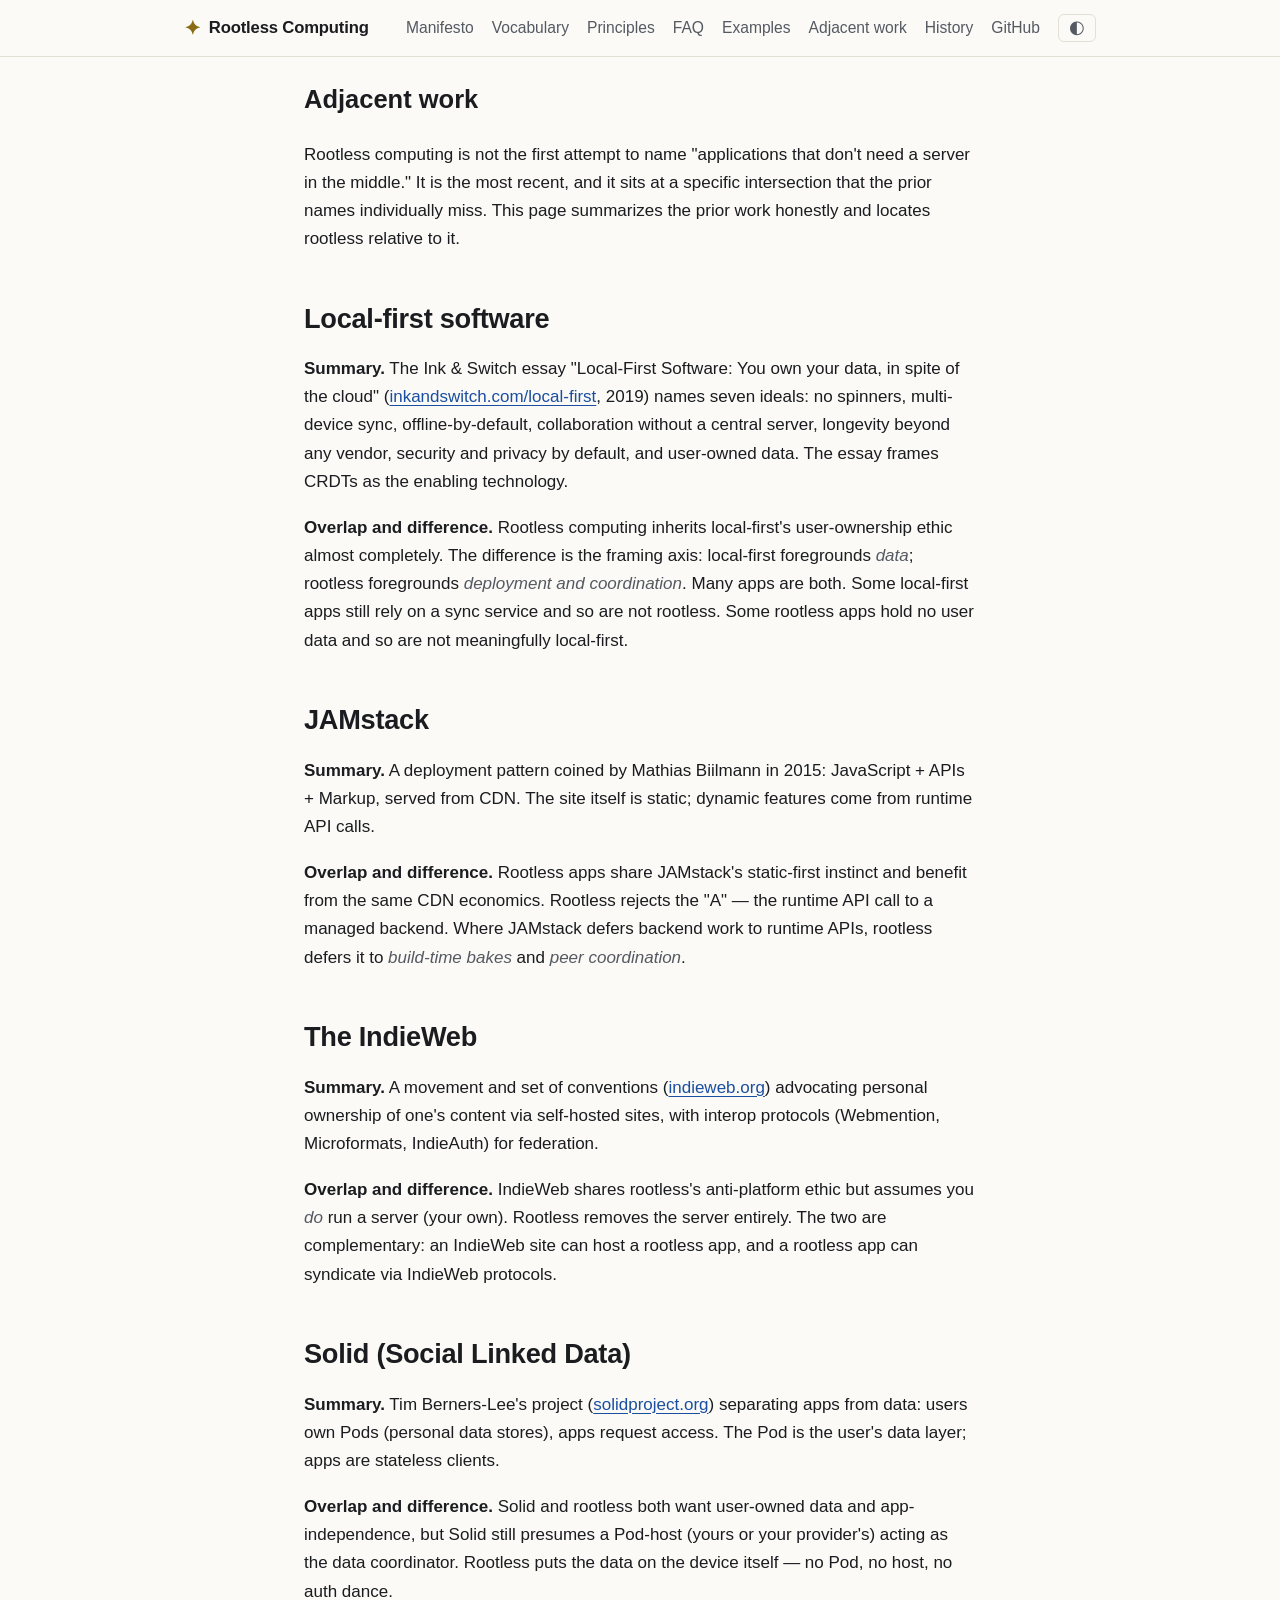
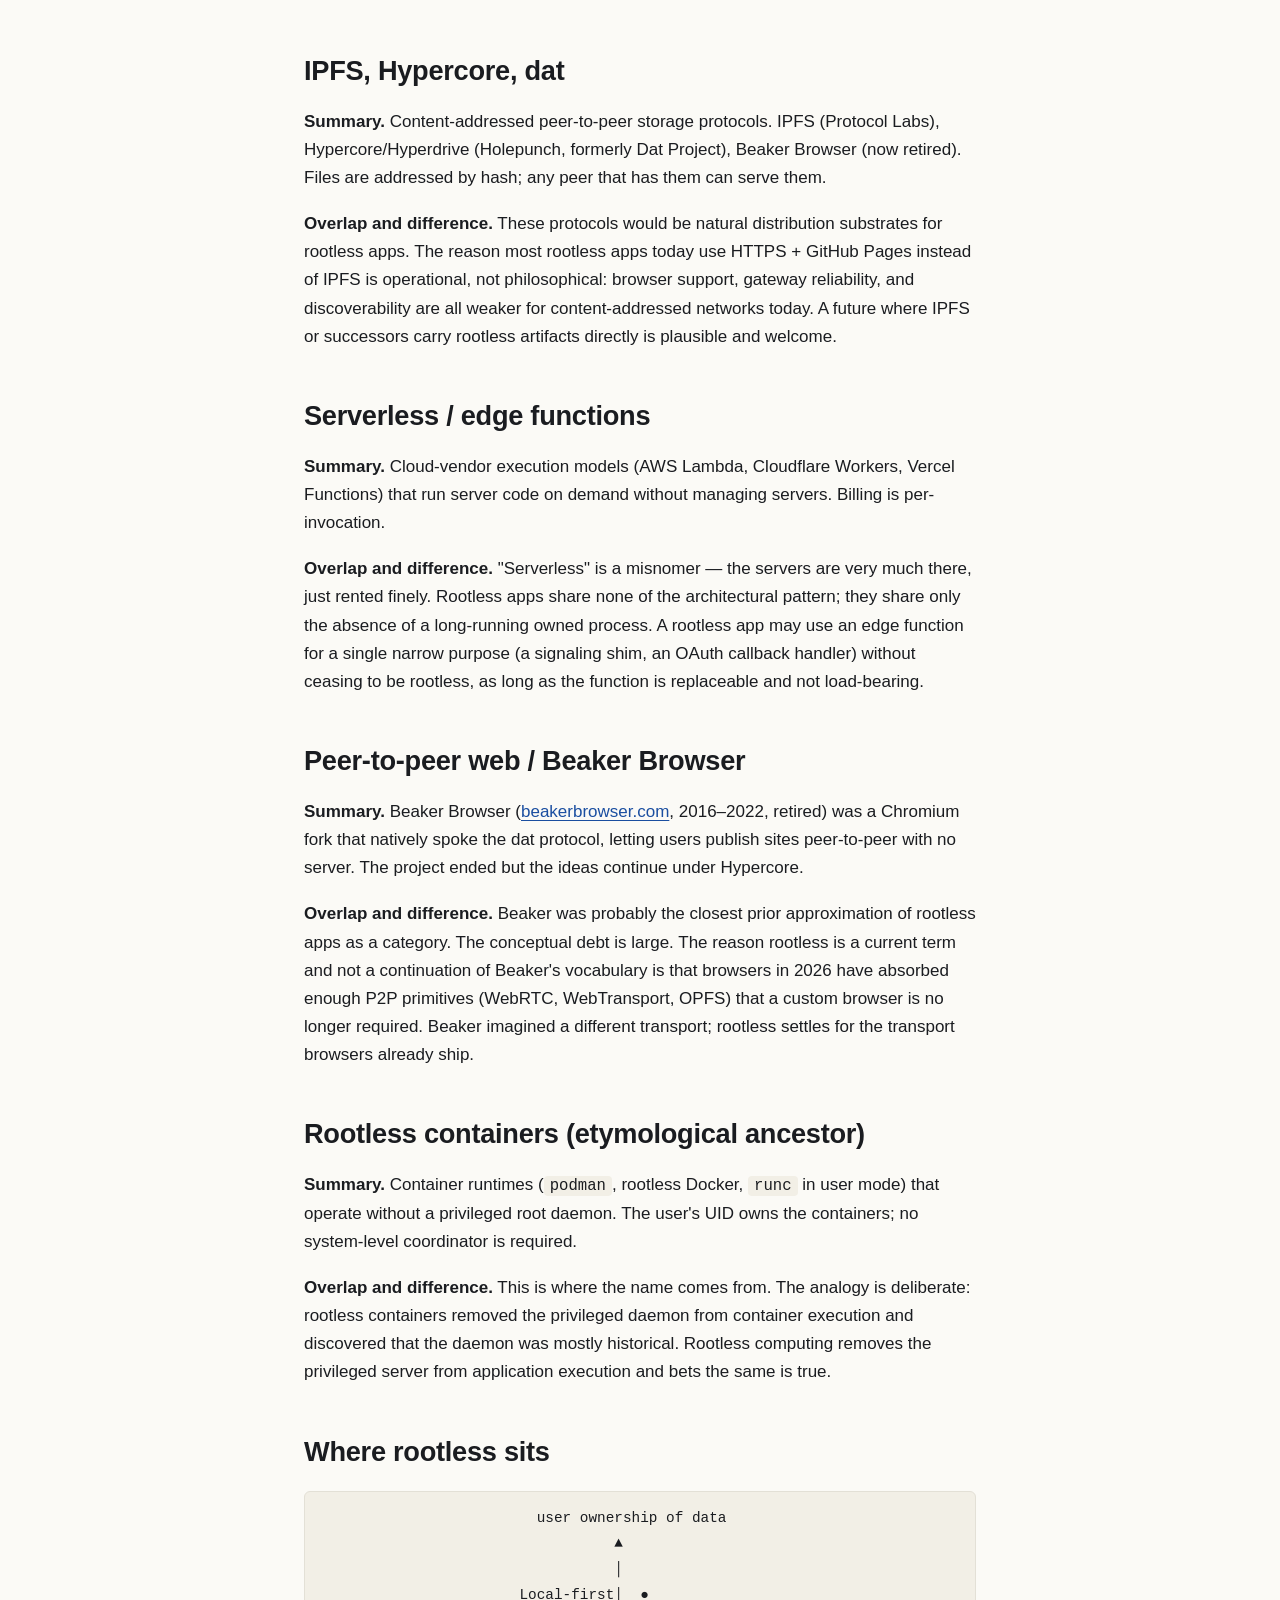
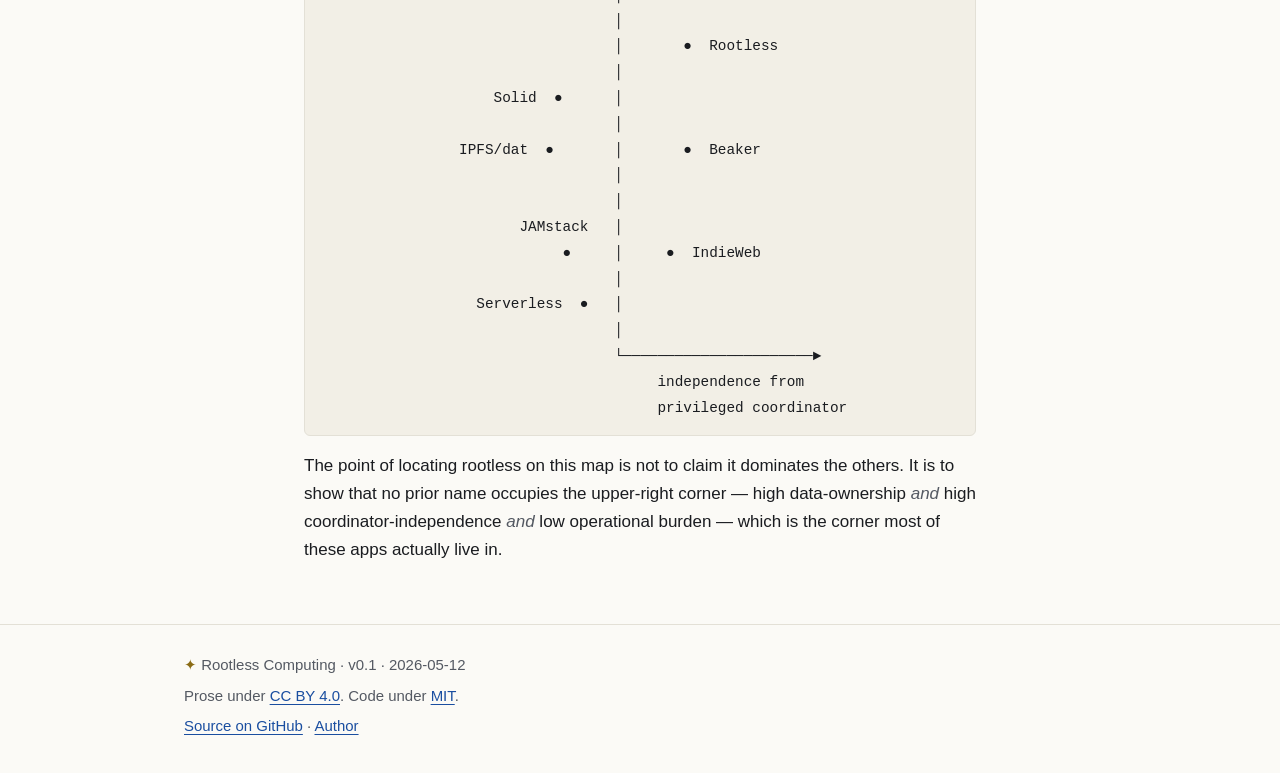
==== docs/adjacent-work.html @ ec7afdc9 "Initial commit: Rootless Computing Manifesto v0.1" ====
<!DOCTYPE html>
<html lang="en">
<head>
<meta charset="utf-8">
<meta name="viewport" content="width=device-width, initial-scale=1">
<title>Adjacent work — Rootless Computing</title>
<meta name="description" content="Honest comparison of Rootless Computing to local-first, JAMstack, IndieWeb, Solid, IPFS, serverless, rootless containers, and the peer-to-peer web.">
<link rel="icon" href="assets/favicon.svg" type="image/svg+xml">
<link rel="stylesheet" href="style.css">
</head>
<body>
<a class="skip" href="#main">Skip to content</a>
<header class="site-header"><div class="wrap">
  <a class="brand" href="./"><span class="mark" aria-hidden="true">✦</span><span class="brand-text">Rootless Computing</span></a>
  <nav class="site-nav" aria-label="Primary">
    <a href="./">Manifesto</a>
    <a href="vocabulary.html">Vocabulary</a>
    <a href="principles.html">Principles</a>
    <a href="faq.html">FAQ</a>
    <a href="examples.html">Examples</a>
    <a href="adjacent-work.html" aria-current="page">Adjacent work</a>
    <a href="history.html">History</a>
    <a href="https://github.com/baditaflorin/rootless-computing" rel="noopener">GitHub</a>
  </nav>
  <button id="theme-toggle" type="button" aria-label="Toggle light/dark mode">◐</button>
</div></header>

<main id="main" class="wrap"><article>

<h1>Adjacent work</h1>

<p>Rootless computing is not the first attempt to name "applications that don't need a server in the middle." It is the most recent, and it sits at a specific intersection that the prior names individually miss. This page summarizes the prior work honestly and locates rootless relative to it.</p>

<h2 id="local-first">Local-first software</h2>
<p><strong>Summary.</strong> The Ink &amp; Switch essay "Local-First Software: You own your data, in spite of the cloud" (<a href="https://www.inkandswitch.com/local-first/" rel="noopener">inkandswitch.com/local-first</a>, 2019) names seven ideals: no spinners, multi-device sync, offline-by-default, collaboration without a central server, longevity beyond any vendor, security and privacy by default, and user-owned data. The essay frames CRDTs as the enabling technology.</p>
<p><strong>Overlap and difference.</strong> Rootless computing inherits local-first's user-ownership ethic almost completely. The difference is the framing axis: local-first foregrounds <em>data</em>; rootless foregrounds <em>deployment and coordination</em>. Many apps are both. Some local-first apps still rely on a sync service and so are not rootless. Some rootless apps hold no user data and so are not meaningfully local-first.</p>

<h2 id="jamstack">JAMstack</h2>
<p><strong>Summary.</strong> A deployment pattern coined by Mathias Biilmann in 2015: JavaScript + APIs + Markup, served from CDN. The site itself is static; dynamic features come from runtime API calls.</p>
<p><strong>Overlap and difference.</strong> Rootless apps share JAMstack's static-first instinct and benefit from the same CDN economics. Rootless rejects the "A" — the runtime API call to a managed backend. Where JAMstack defers backend work to runtime APIs, rootless defers it to <em>build-time bakes</em> and <em>peer coordination</em>.</p>

<h2 id="indieweb">The IndieWeb</h2>
<p><strong>Summary.</strong> A movement and set of conventions (<a href="https://indieweb.org" rel="noopener">indieweb.org</a>) advocating personal ownership of one's content via self-hosted sites, with interop protocols (Webmention, Microformats, IndieAuth) for federation.</p>
<p><strong>Overlap and difference.</strong> IndieWeb shares rootless's anti-platform ethic but assumes you <em>do</em> run a server (your own). Rootless removes the server entirely. The two are complementary: an IndieWeb site can host a rootless app, and a rootless app can syndicate via IndieWeb protocols.</p>

<h2 id="solid">Solid (Social Linked Data)</h2>
<p><strong>Summary.</strong> Tim Berners-Lee's project (<a href="https://solidproject.org" rel="noopener">solidproject.org</a>) separating apps from data: users own Pods (personal data stores), apps request access. The Pod is the user's data layer; apps are stateless clients.</p>
<p><strong>Overlap and difference.</strong> Solid and rootless both want user-owned data and app-independence, but Solid still presumes a Pod-host (yours or your provider's) acting as the data coordinator. Rootless puts the data on the device itself — no Pod, no host, no auth dance.</p>

<h2 id="ipfs">IPFS, Hypercore, dat</h2>
<p><strong>Summary.</strong> Content-addressed peer-to-peer storage protocols. IPFS (Protocol Labs), Hypercore/Hyperdrive (Holepunch, formerly Dat Project), Beaker Browser (now retired). Files are addressed by hash; any peer that has them can serve them.</p>
<p><strong>Overlap and difference.</strong> These protocols would be natural distribution substrates for rootless apps. The reason most rootless apps today use HTTPS + GitHub Pages instead of IPFS is operational, not philosophical: browser support, gateway reliability, and discoverability are all weaker for content-addressed networks today. A future where IPFS or successors carry rootless artifacts directly is plausible and welcome.</p>

<h2 id="serverless">Serverless / edge functions</h2>
<p><strong>Summary.</strong> Cloud-vendor execution models (AWS Lambda, Cloudflare Workers, Vercel Functions) that run server code on demand without managing servers. Billing is per-invocation.</p>
<p><strong>Overlap and difference.</strong> "Serverless" is a misnomer — the servers are very much there, just rented finely. Rootless apps share none of the architectural pattern; they share only the absence of a long-running owned process. A rootless app may use an edge function for a single narrow purpose (a signaling shim, an OAuth callback handler) without ceasing to be rootless, as long as the function is replaceable and not load-bearing.</p>

<h2 id="p2p-web">Peer-to-peer web / Beaker Browser</h2>
<p><strong>Summary.</strong> Beaker Browser (<a href="https://beakerbrowser.com" rel="noopener">beakerbrowser.com</a>, 2016–2022, retired) was a Chromium fork that natively spoke the dat protocol, letting users publish sites peer-to-peer with no server. The project ended but the ideas continue under Hypercore.</p>
<p><strong>Overlap and difference.</strong> Beaker was probably the closest prior approximation of rootless apps as a category. The conceptual debt is large. The reason rootless is a current term and not a continuation of Beaker's vocabulary is that browsers in 2026 have absorbed enough P2P primitives (WebRTC, WebTransport, OPFS) that a custom browser is no longer required. Beaker imagined a different transport; rootless settles for the transport browsers already ship.</p>

<h2 id="rootless-containers">Rootless containers (etymological ancestor)</h2>
<p><strong>Summary.</strong> Container runtimes (<code>podman</code>, rootless Docker, <code>runc</code> in user mode) that operate without a privileged root daemon. The user's UID owns the containers; no system-level coordinator is required.</p>
<p><strong>Overlap and difference.</strong> This is where the name comes from. The analogy is deliberate: rootless containers removed the privileged daemon from container execution and discovered that the daemon was mostly historical. Rootless computing removes the privileged server from application execution and bets the same is true.</p>

<h2 id="where-it-sits">Where rootless sits</h2>
<pre><code>                         user ownership of data
                                  ▲
                                  │
                       Local-first│  ●
                                  │
                                  │       ●  Rootless
                                  │
                    Solid  ●      │
                                  │
                IPFS/dat  ●       │       ●  Beaker
                                  │
                                  │
                       JAMstack   │
                            ●     │     ●  IndieWeb
                                  │
                  Serverless  ●   │
                                  │
                                  └──────────────────────►
                                       independence from
                                       privileged coordinator</code></pre>

<p>The point of locating rootless on this map is not to claim it dominates the others. It is to show that no prior name occupies the upper-right corner — high data-ownership <em>and</em> high coordinator-independence <em>and</em> low operational burden — which is the corner most of these apps actually live in.</p>

</article></main>

<footer class="site-footer"><div class="wrap">
  <p><span class="mark" aria-hidden="true">✦</span> Rootless Computing &middot; v0.1 &middot; 2026-05-12</p>
  <p>Prose under <a href="https://creativecommons.org/licenses/by/4.0/" rel="license noopener">CC BY 4.0</a>. Code under <a href="https://opensource.org/license/mit/" rel="license noopener">MIT</a>.</p>
  <p><a href="https://github.com/baditaflorin/rootless-computing" rel="noopener">Source on GitHub</a> &middot; <a href="https://badita.org" rel="author noopener">Author</a></p>
</div></footer>

<script>
(function(){var k='rc-theme',r=document.documentElement,s=null;try{s=localStorage.getItem(k)}catch(e){}if(s==='light'||s==='dark')r.setAttribute('data-theme',s);var b=document.getElementById('theme-toggle');if(b)b.addEventListener('click',function(){var c=r.getAttribute('data-theme');if(!c){var p=window.matchMedia&&window.matchMedia('(prefers-color-scheme: light)').matches;c=p?'light':'dark'}var n=c==='dark'?'light':'dark';r.setAttribute('data-theme',n);try{localStorage.setItem(k,n)}catch(e){}});})();
</script>
</body>
</html>
---- docs/style.css ----
/* Rootless Computing — minimal hand-rolled stylesheet, no build step. */

:root {
  --bg: #0d0f12;
  --bg-elev: #14171c;
  --fg: #e8e8e6;
  --fg-dim: #a0a39b;
  --rule: #232830;
  --accent: #d6b85a;
  --link: #b9d6ff;
  --link-hover: #ffffff;
  --code-bg: #1a1e25;
  --max: 720px;
  --max-wide: 960px;
  --font-body: -apple-system, BlinkMacSystemFont, "Segoe UI", Inter, Roboto, "Helvetica Neue", Arial, sans-serif;
  --font-mono: ui-monospace, SFMono-Regular, Menlo, Consolas, "Liberation Mono", monospace;
}

:root[data-theme="light"] {
  --bg: #fbfaf6;
  --bg-elev: #ffffff;
  --fg: #1a1c20;
  --fg-dim: #545962;
  --rule: #e3e0d6;
  --accent: #8a6b14;
  --link: #1a4ea0;
  --link-hover: #000000;
  --code-bg: #f2efe6;
}

@media (prefers-color-scheme: light) {
  :root:not([data-theme]) {
    --bg: #fbfaf6;
    --bg-elev: #ffffff;
    --fg: #1a1c20;
    --fg-dim: #545962;
    --rule: #e3e0d6;
    --accent: #8a6b14;
    --link: #1a4ea0;
    --link-hover: #000000;
    --code-bg: #f2efe6;
  }
}

* { box-sizing: border-box; }

html { scroll-behavior: smooth; }

body {
  margin: 0;
  background: var(--bg);
  color: var(--fg);
  font-family: var(--font-body);
  font-size: 17px;
  line-height: 1.65;
  -webkit-font-smoothing: antialiased;
  text-rendering: optimizeLegibility;
}

.wrap {
  max-width: var(--max);
  margin: 0 auto;
  padding: 0 24px;
}

a {
  color: var(--link);
  text-decoration: underline;
  text-decoration-thickness: 1px;
  text-underline-offset: 3px;
}
a:hover, a:focus { color: var(--link-hover); }

p { margin: 0 0 1.1em; }

strong { color: var(--fg); }

em { color: var(--fg-dim); font-style: italic; }

code, pre {
  font-family: var(--font-mono);
  font-size: 0.92em;
}

code {
  background: var(--code-bg);
  padding: 1px 6px;
  border-radius: 4px;
}

pre {
  background: var(--code-bg);
  padding: 14px 16px;
  border-radius: 6px;
  overflow-x: auto;
  border: 1px solid var(--rule);
}
pre code { background: transparent; padding: 0; }

blockquote {
  border-left: 3px solid var(--accent);
  margin: 1.2em 0;
  padding: 0.2em 1em;
  color: var(--fg-dim);
}

hr {
  border: 0;
  border-top: 1px solid var(--rule);
  margin: 2.5em 0;
}

/* Skip link */
.skip {
  position: absolute;
  left: -9999px;
  top: 0;
  background: var(--accent);
  color: #000;
  padding: 6px 12px;
  z-index: 100;
}
.skip:focus { left: 12px; top: 12px; }

/* Header */
.site-header {
  border-bottom: 1px solid var(--rule);
  background: var(--bg);
  position: sticky;
  top: 0;
  z-index: 10;
  backdrop-filter: saturate(140%) blur(6px);
}
.site-header .wrap {
  max-width: var(--max-wide);
  display: flex;
  align-items: center;
  gap: 18px;
  padding-top: 14px;
  padding-bottom: 14px;
  flex-wrap: wrap;
}
.brand {
  display: inline-flex;
  align-items: center;
  gap: 8px;
  color: var(--fg);
  text-decoration: none;
  font-weight: 600;
  letter-spacing: -0.01em;
}
.brand .mark {
  color: var(--accent);
  font-size: 1.2em;
  line-height: 1;
}
.brand-text { font-size: 0.98em; }

.site-nav {
  display: flex;
  flex-wrap: wrap;
  gap: 14px 18px;
  margin-left: auto;
  font-size: 0.92em;
}
.site-nav a {
  color: var(--fg-dim);
  text-decoration: none;
}
.site-nav a:hover, .site-nav a:focus {
  color: var(--fg);
  text-decoration: underline;
  text-underline-offset: 4px;
}

#theme-toggle {
  background: transparent;
  border: 1px solid var(--rule);
  color: var(--fg-dim);
  border-radius: 6px;
  padding: 4px 10px;
  cursor: pointer;
  font-size: 1.05em;
  line-height: 1;
}
#theme-toggle:hover { color: var(--fg); border-color: var(--fg-dim); }

/* Hero */
.hero {
  padding: 64px 0 36px;
  border-bottom: 1px solid var(--rule);
  margin-bottom: 36px;
}
.eyebrow {
  text-transform: uppercase;
  letter-spacing: 0.14em;
  font-size: 0.78em;
  color: var(--accent);
  margin: 0 0 14px;
}
.hero h1 {
  font-size: clamp(2.2rem, 5vw, 3rem);
  line-height: 1.1;
  margin: 0 0 18px;
  letter-spacing: -0.02em;
}
.lede {
  font-size: 1.12em;
  color: var(--fg);
  max-width: 60ch;
}
.meta {
  color: var(--fg-dim);
  font-size: 0.92em;
}
.cta { margin-top: 22px; display: flex; gap: 10px; flex-wrap: wrap; }
.btn {
  display: inline-block;
  padding: 10px 16px;
  border-radius: 6px;
  background: var(--accent);
  color: #0d0f12;
  text-decoration: none;
  font-weight: 600;
  font-size: 0.95em;
  border: 1px solid var(--accent);
}
.btn:hover { color: #0d0f12; filter: brightness(1.08); }
.btn.ghost {
  background: transparent;
  color: var(--fg);
  border: 1px solid var(--rule);
}
.btn.ghost:hover { border-color: var(--fg); color: var(--fg); }

/* Article */
article h2 {
  font-size: 1.7rem;
  margin: 1.6em 0 0.5em;
  letter-spacing: -0.01em;
}
article h3 {
  font-size: 1.2rem;
  margin: 1.8em 0 0.4em;
  color: var(--fg);
}
article h2, article h3 { scroll-margin-top: 80px; }

.principles {
  list-style: none;
  padding: 0;
  margin: 1em 0 2em;
  counter-reset: principle;
}
.principles > li {
  counter-increment: principle;
  position: relative;
  margin: 0 0 1.4em;
  padding: 14px 16px 14px 56px;
  border-left: 2px solid var(--rule);
  background: var(--bg-elev);
  border-radius: 0 6px 6px 0;
  scroll-margin-top: 80px;
}
.principles > li::before {
  content: counter(principle);
  position: absolute;
  left: 14px;
  top: 14px;
  font-family: var(--font-mono);
  font-size: 0.85em;
  color: var(--accent);
  font-weight: 700;
  width: 28px;
  text-align: right;
}
.principles > li strong {
  display: block;
  font-size: 1.05em;
  margin-bottom: 6px;
}
.principles > li p { margin: 0; color: var(--fg-dim); }

/* Anchor links on hover */
.anchor-link {
  opacity: 0;
  margin-left: 8px;
  font-size: 0.7em;
  color: var(--fg-dim);
  text-decoration: none;
  transition: opacity 0.15s;
}
h2:hover .anchor-link, h3:hover .anchor-link, li:hover > .anchor-link { opacity: 1; }

/* Badge block */
.badge-block {
  margin: 3em 0;
  padding: 18px 20px;
  border: 1px solid var(--rule);
  border-radius: 8px;
  background: var(--bg-elev);
}
.badge-block h3 { margin-top: 0; }

/* Footer */
.site-footer {
  border-top: 1px solid var(--rule);
  margin-top: 4em;
  padding: 28px 0;
  color: var(--fg-dim);
  font-size: 0.88em;
}
.site-footer .wrap { max-width: var(--max-wide); }
.site-footer p { margin: 0 0 6px; }
.site-footer .mark { color: var(--accent); }

/* Tables */
table {
  border-collapse: collapse;
  width: 100%;
  margin: 1em 0 1.5em;
  font-size: 0.95em;
}
th, td {
  text-align: left;
  padding: 8px 12px;
  border-bottom: 1px solid var(--rule);
  vertical-align: top;
}
th {
  color: var(--fg);
  font-weight: 600;
  background: var(--bg-elev);
}

/* Print */
@media print {
  :root { --bg: #fff; --fg: #111; --fg-dim: #444; --rule: #ccc; --bg-elev: #fff; --code-bg: #f4f4f4; --accent: #444; }
  .site-header, .site-footer, #theme-toggle, .cta, .skip { display: none; }
  body { font-size: 11pt; }
  .hero { border: none; padding: 0 0 1em; margin-bottom: 1em; }
  a { color: inherit; text-decoration: none; }
  .principles > li { background: none; border-left: none; padding-left: 0; }
  .principles > li::before { position: static; display: inline-block; margin-right: 8px; }
  pre, code { background: #f4f4f4; }
}

/* Small screens */
@media (max-width: 640px) {
  body { font-size: 16px; }
  .site-header .wrap { gap: 10px; }
  .site-nav { width: 100%; order: 3; gap: 10px 14px; font-size: 0.88em; }
  #theme-toggle { margin-left: auto; }
  .hero { padding: 36px 0 24px; }
  .principles > li { padding-left: 48px; }
}
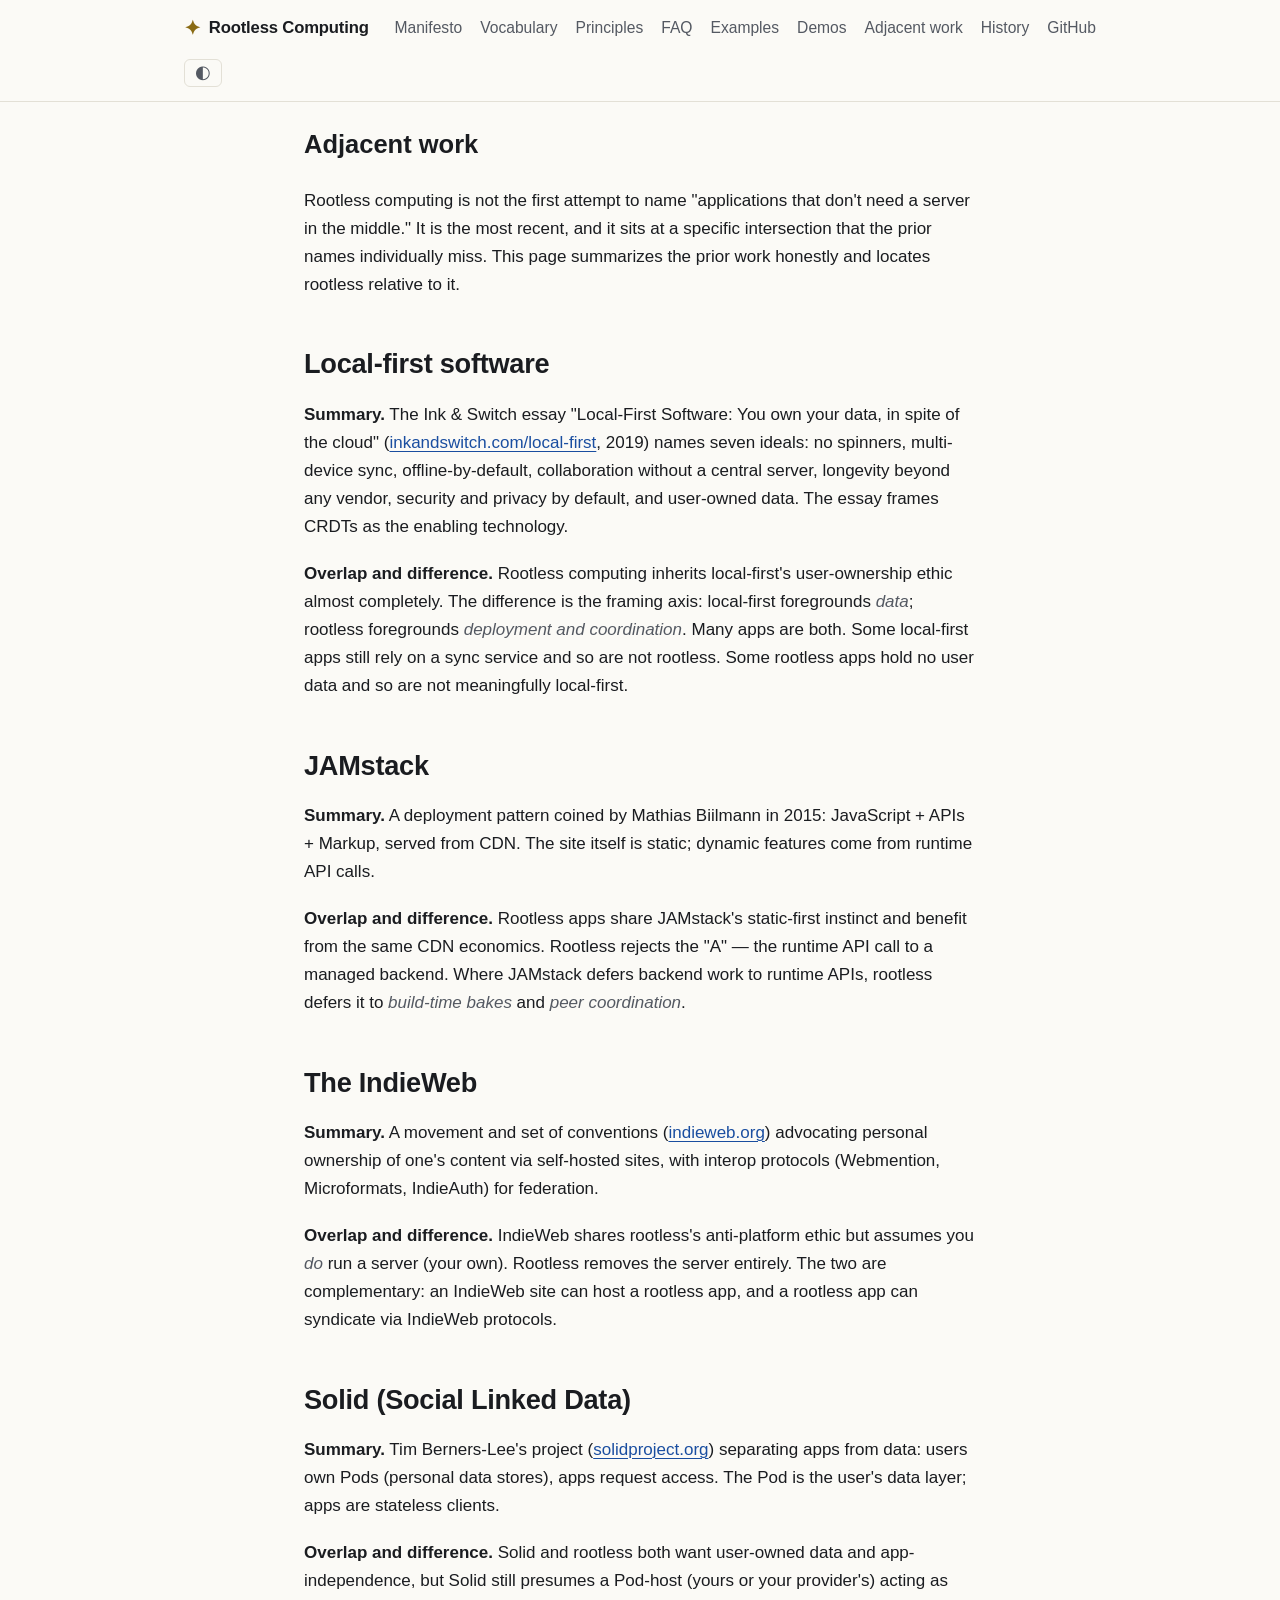
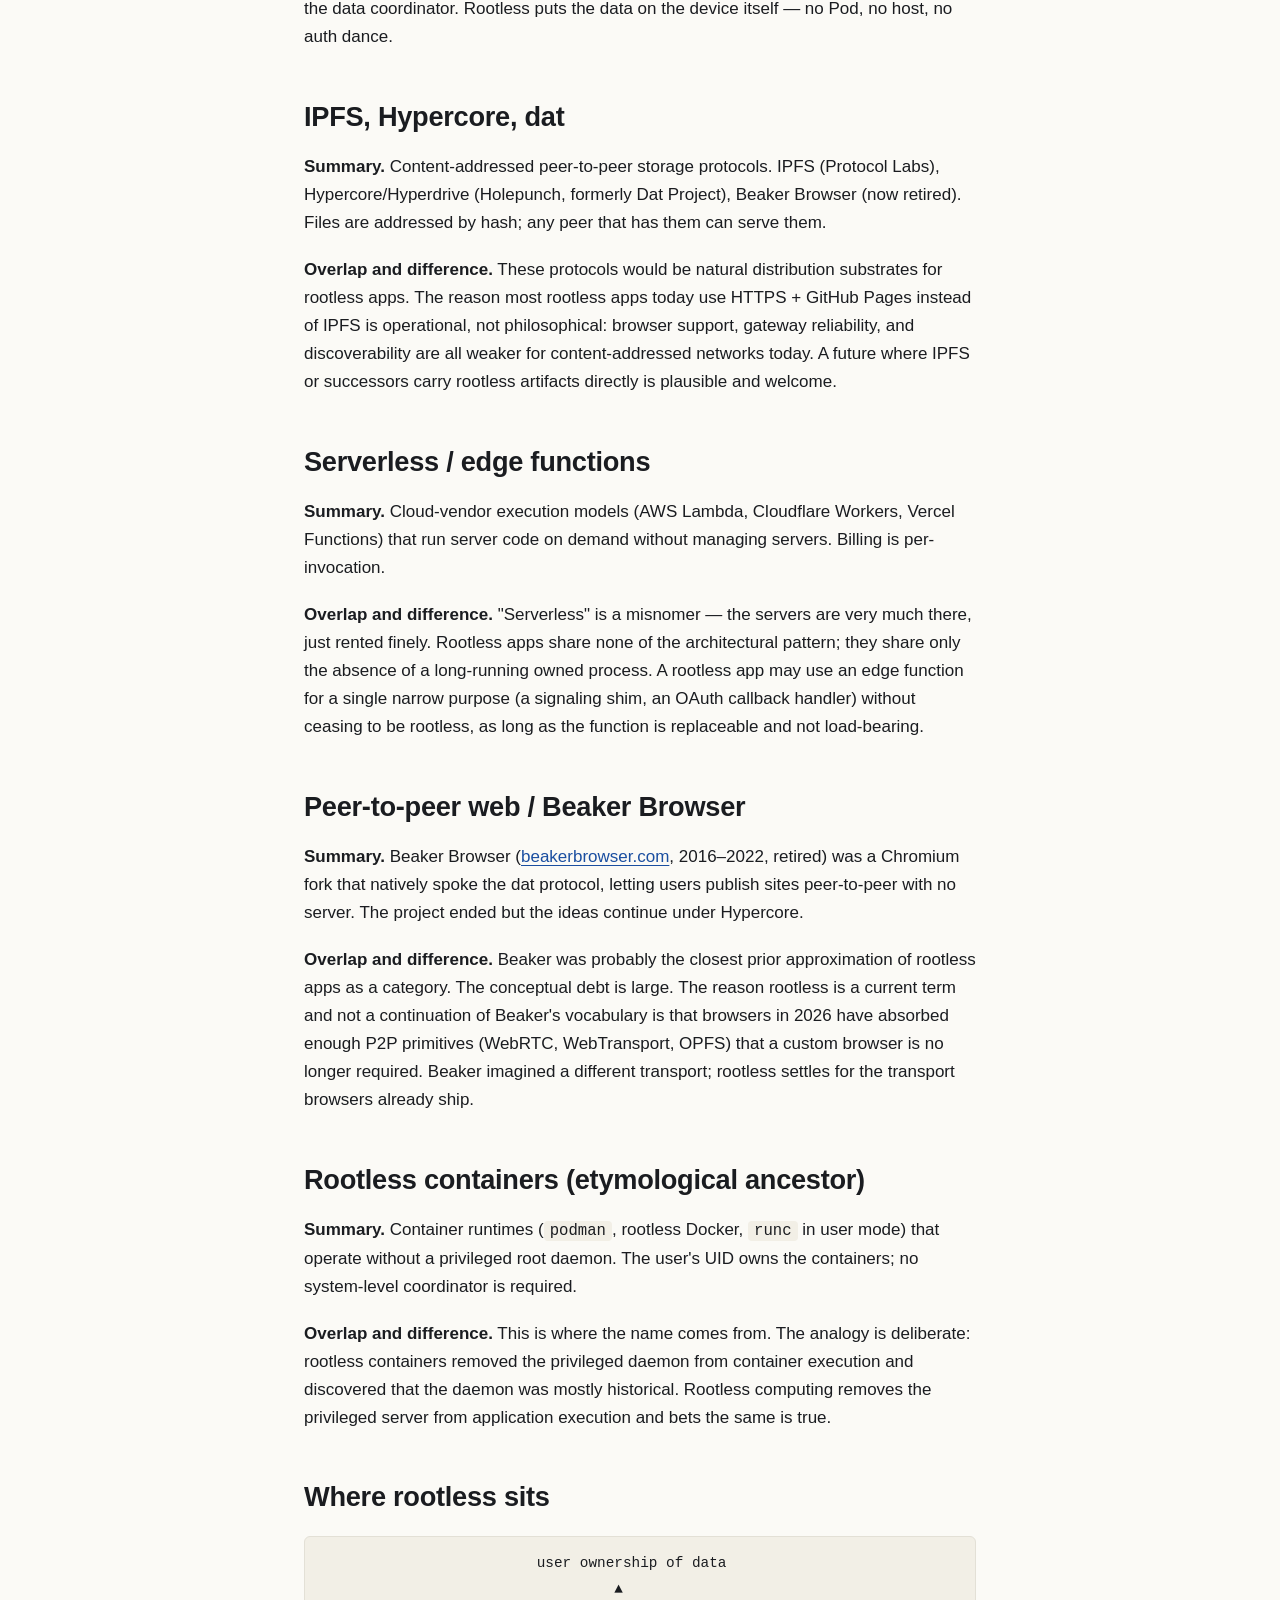
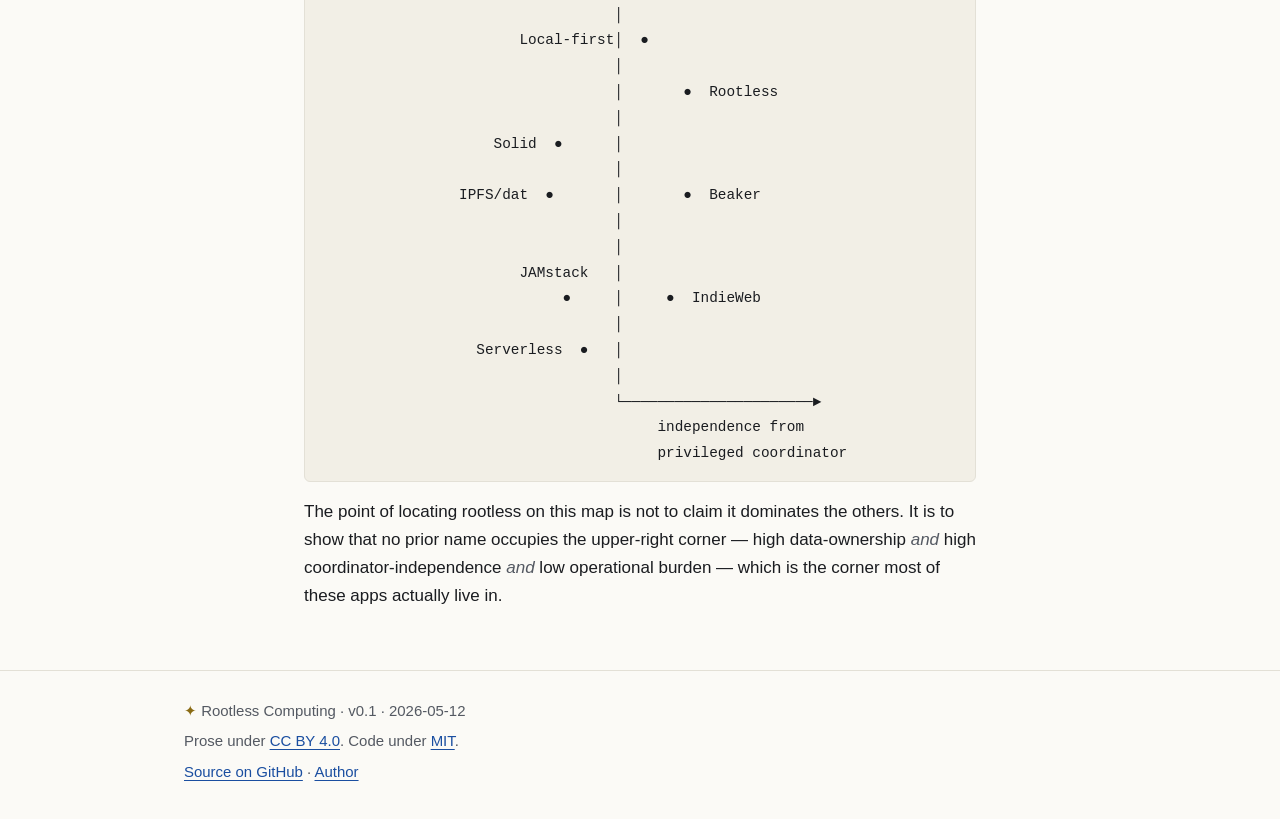
==== commit bf4a5a16: "docs: add categorized list of 134 demos and cross-reference running pages" ====
--- a/docs/adjacent-work.html
+++ b/docs/adjacent-work.html
@@ -18,6 +18,7 @@
     <a href="principles.html">Principles</a>
     <a href="faq.html">FAQ</a>
     <a href="examples.html">Examples</a>
+    <a href="demos.html">Demos</a>
     <a href="adjacent-work.html" aria-current="page">Adjacent work</a>
     <a href="history.html">History</a>
     <a href="https://github.com/baditaflorin/rootless-computing" rel="noopener">GitHub</a>
